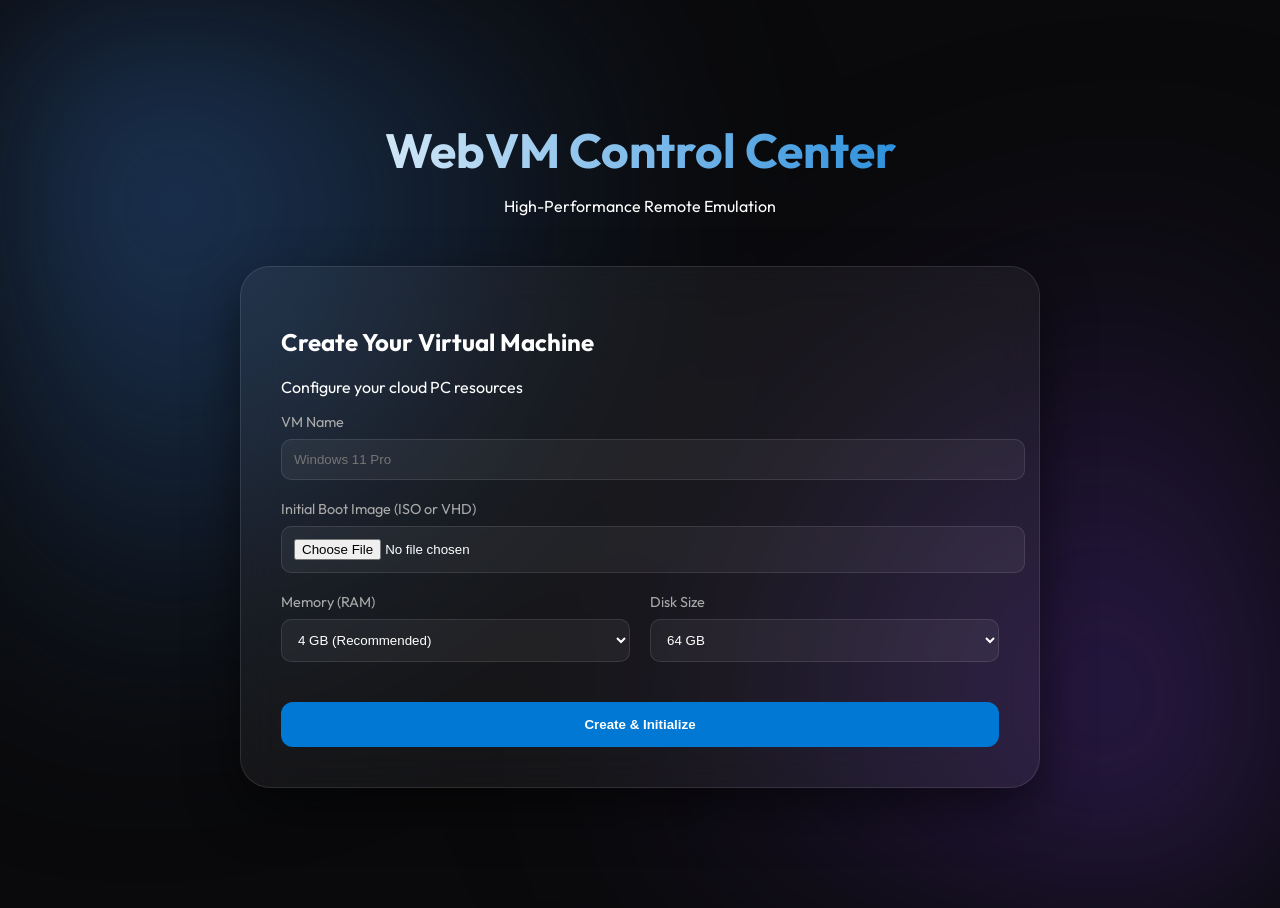
==== index.html @ f1144822 "Move files to root for deployment" ====
<!DOCTYPE html>
<html lang="ja">
<head>
    <meta charset="UTF-8">
    <meta name="viewport" content="width=device-width, initial-scale=1.0">
    <title>WebVM - Cloud VirtualBox</title>
    <link rel="stylesheet" href="style.css">
    <link href="https://fonts.googleapis.com/css2?family=Outfit:wght@300;400;600;700&display=swap" rel="stylesheet">
</head>
<body>
    <div class="glass-bg"></div>
    <div class="container">
        <header>
            <h1>WebVM Control Center</h1>
            <p>High-Performance Remote Emulation</p>
        </header>

        <main id="main-content">
            <!-- Initial Setup View -->
            <div id="setup-view" class="vm-card">
                <h2>Create Your Virtual Machine</h2>
                <p>Configure your cloud PC resources</p>
                
                <div class="form-group">
                    <label>VM Name</label>
                    <input type="text" id="setup-name" placeholder="Windows 11 Pro">
                </div>

                <div class="form-group">
                    <label>Initial Boot Image (ISO or VHD)</label>
                    <input type="file" id="setup-file" accept=".iso,.vhd">
                </div>

                <div class="form-grid">
                    <div class="form-group">
                        <label>Memory (RAM)</label>
                        <select id="setup-ram">
                            <option value="2048">2 GB</option>
                            <option value="4096" selected>4 GB (Recommended)</option>
                            <option value="8192">8 GB</option>
                            <option value="16384">16 GB</option>
                        </select>
                    </div>
                    <div class="form-group">
                        <label>Disk Size</label>
                        <select id="setup-disk">
                            <option value="32G">32 GB</option>
                            <option value="64G" selected>64 GB</option>
                            <option value="128G">128 GB</option>
                            <option value="256G">256 GB</option>
                        </select>
                    </div>
                </div>

                <div class="actions">
                    <button id="create-btn" class="btn primary">Create & Initialize</button>
                </div>
            </div>

            <!-- VM Management View (Hidden initially) -->
            <div id="manage-view" class="vm-card" style="display: none;">
                <h2 id="display-name">VM Name</h2>
                <p>Status: <span id="vm-status" class="status-text">Ready</span></p>
                
                <div class="stats">
                    <div class="stat">
                        <label>Local Memory Allocated</label>
                        <span id="ram-usage">0 MB</span>
                    </div>
                    <div class="stat">
                        <label>Network Latency</label>
                        <span id="latency">-- ms</span>
                    </div>
                </div>

                <div class="actions">
                    <button id="launch-btn" class="btn primary">Launch Virtual Machine</button>
                    <button id="reset-btn" class="btn danger">Reset VM</button>
                </div>
            </div>
        </main>
    </div>

    <script src="app.js"></script>
</body>
</html>
---- style.css ----
:root {
    --primary: #0078d4;
    --bg: #0a0a0c;
    --glass: rgba(255, 255, 255, 0.05);
    --border: rgba(255, 255, 255, 0.1);
    --text: #ffffff;
}

body {
    margin: 0;
    background: var(--bg);
    color: var(--text);
    font-family: 'Outfit', sans-serif;
}

.glass-bg {
    position: fixed;
    top: 0; left: 0; width: 100%; height: 100%;
    background: radial-gradient(circle at 10% 20%, #1e3a5f 0%, transparent 40%),
                radial-gradient(circle at 90% 80%, #2d1b4d 0%, transparent 40%);
    z-index: -1;
    filter: blur(100px);
}

.container {
    max-width: 800px;
    margin: 100px auto;
    padding: 20px;
}

header {
    text-align: center;
    margin-bottom: 50px;
}

h1 { font-size: 3rem; margin: 0; background: linear-gradient(to right, #fff, var(--primary)); -webkit-background-clip: text; -webkit-text-fill-color: transparent; }

.vm-card {
    background: var(--glass);
    backdrop-filter: blur(20px);
    border: 1px solid var(--border);
    border-radius: 30px;
    padding: 40px;
    box-shadow: 0 20px 50px rgba(0,0,0,0.5);
}

.stats {
    display: flex;
    gap: 30px;
    margin: 30px 0;
}

.stat {
    flex: 1;
    background: rgba(0,0,0,0.3);
    padding: 20px;
    border-radius: 15px;
    text-align: center;
}

.stat label { display: block; font-size: 0.8rem; color: #aaa; margin-bottom: 5px; }
.stat span { font-size: 1.2rem; font-weight: 600; }

.actions {
    display: flex;
    gap: 15px;
}

.btn {
    flex: 1;
    padding: 15px;
    border: none;
    border-radius: 12px;
    font-weight: 600;
    cursor: pointer;
    transition: 0.3s;
}

.btn.primary { background: var(--primary); color: white; }
.btn.primary:hover { box-shadow: 0 0 20px var(--primary); }
.btn.secondary { background: var(--glass); color: white; border: 1px solid var(--border); }
.btn.danger { background: rgba(255, 60, 60, 0.2); color: #ff6b6b; border: 1px solid rgba(255, 60, 60, 0.3); }

.form-group {
    margin-bottom: 20px;
}

.form-group label {
    display: block;
    margin-bottom: 8px;
    font-size: 0.9rem;
    color: #aaa;
}

.form-group input, .form-group select {
    width: 100%;
    padding: 12px;
    background: rgba(255, 255, 255, 0.05);
    border: 1px solid var(--border);
    border-radius: 10px;
    color: white;
    outline: none;
}

.form-grid {
    display: grid;
    grid-template-columns: 1fr 1fr;
    gap: 20px;
    margin-bottom: 20px;
}
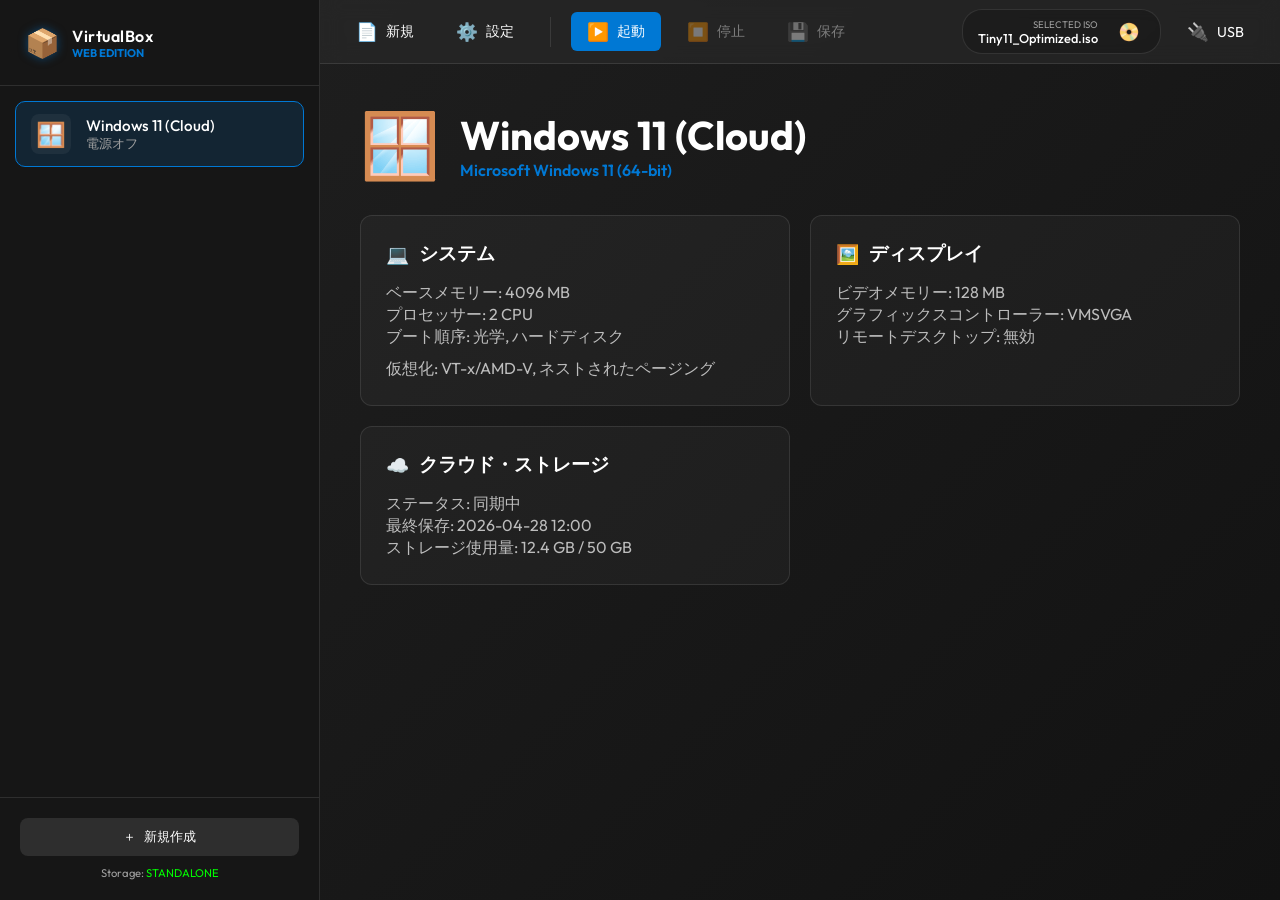
==== commit ae5d2a96: "Initial WebVM portal setup" ====
--- a/index.html
+++ b/index.html
@@ -3,84 +3,166 @@
 <head>
     <meta charset="UTF-8">
     <meta name="viewport" content="width=device-width, initial-scale=1.0">
-    <title>WebVM - Cloud VirtualBox</title>
-    <link rel="stylesheet" href="style.css">
-    <link href="https://fonts.googleapis.com/css2?family=Outfit:wght@300;400;600;700&display=swap" rel="stylesheet">
+    <title>VirtualBox Web - Windows 11 Cloud Edition</title>
+    <link rel="stylesheet" href="vbox.css">
+    <!-- Google Fonts -->
+    <link href="https://fonts.googleapis.com/css2?family=Inter:wght@400;500;600&family=Outfit:wght@400;600&display=swap" rel="stylesheet">
 </head>
 <body>
-    <div class="glass-bg"></div>
-    <div class="container">
-        <header>
-            <h1>WebVM Control Center</h1>
-            <p>High-Performance Remote Emulation</p>
+    <!-- Sidebar -->
+    <aside class="sidebar">
+        <div class="sidebar-header">
+            <span style="font-size: 28px; filter: drop-shadow(0 0 5px rgba(0,120,212,0.5));">📦</span> 
+            <div style="display:flex; flex-direction:column;">
+                <span style="font-size: 1rem; letter-spacing: 0.5px;">VirtualBox</span>
+                <span style="font-size: 0.7rem; color: var(--accent); font-weight: bold;">WEB EDITION</span>
+            </div>
+        </div>
+        
+        <div class="vm-list" id="vm-list">
+            <div class="vm-item active" onclick="selectVM('win11')">
+                <div class="vm-icon">🪟</div>
+                <div class="vm-info">
+                    <span class="vm-name">Windows 11 (Cloud)</span>
+                    <span class="vm-status" id="vm-status-text">電源オフ</span>
+                </div>
+                <div class="cloud-pulse" style="margin-left: auto; display: none;" id="cloud-sync-indicator"></div>
+            </div>
+        </div>
+
+        <div style="padding: 20px; border-top: 1px solid var(--border); display: flex; flex-direction: column; gap: 10px;">
+            <button class="btn btn-secondary" style="width: 100%; display: flex; align-items: center; justify-content: center; gap: 8px;" onclick="showModal('new-vm-modal')">
+                <span>＋</span> 新規作成
+            </button>
+            <div style="font-size: 0.7rem; color: var(--text-dim); text-align: center;">
+                Storage: <span id="cloud-storage-status" style="color: #00ff00;">STANDALONE</span>
+            </div>
+        </div>
+    </aside>
+
+    <!-- Main Content -->
+    <main class="main-stage">
+        <header class="toolbar">
+            <button class="tool-btn" onclick="showModal('new-vm-modal')"><span>📄</span><span>新規</span></button>
+            <button class="tool-btn" onclick="showModal('settings-modal')"><span>⚙️</span><span>設定</span></button>
+            <div style="width: 1px; height: 30px; background: var(--border); margin: 0 10px;"></div>
+            
+            <button class="tool-btn primary" id="start-btn" onclick="startVM()"><span>▶️</span><span>起動</span></button>
+            <button class="tool-btn" id="stop-btn" onclick="stopVM()" disabled><span>⏹️</span><span>停止</span></button>
+            <button class="tool-btn" id="save-btn" onclick="saveVMState()" disabled><span>💾</span><span>保存</span></button>
+            
+            <div style="flex: 1;"></div>
+            
+            <div style="display: flex; align-items: center; gap: 15px; background: rgba(0,0,0,0.2); padding: 5px 15px; border-radius: 20px; border: 1px solid var(--border);">
+                <div style="display: flex; flex-direction: column; align-items: flex-end;">
+                    <span style="font-size: 0.6rem; color: var(--text-dim);">SELECTED ISO</span>
+                    <span style="font-size: 0.8rem; font-weight: 500;" id="current-iso-name">Tiny11_Optimized.iso</span>
+                </div>
+                <button class="tool-btn" onclick="uploadISO()" style="padding: 5px;"><span>📀</span></button>
+            </div>
+            
+            <button class="tool-btn" id="usb-btn" onclick="requestUSB()"><span>🔌</span><span>USB</span></button>
         </header>
 
-        <main id="main-content">
-            <!-- Initial Setup View -->
-            <div id="setup-view" class="vm-card">
-                <h2>Create Your Virtual Machine</h2>
-                <p>Configure your cloud PC resources</p>
-                
-                <div class="form-group">
-                    <label>VM Name</label>
-                    <input type="text" id="setup-name" placeholder="Windows 11 Pro">
-                </div>
-
-                <div class="form-group">
-                    <label>Initial Boot Image (ISO or VHD)</label>
-                    <input type="file" id="setup-file" accept=".iso,.vhd">
-                </div>
-
-                <div class="form-grid">
-                    <div class="form-group">
-                        <label>Memory (RAM)</label>
-                        <select id="setup-ram">
-                            <option value="2048">2 GB</option>
-                            <option value="4096" selected>4 GB (Recommended)</option>
-                            <option value="8192">8 GB</option>
-                            <option value="16384">16 GB</option>
-                        </select>
-                    </div>
-                    <div class="form-group">
-                        <label>Disk Size</label>
-                        <select id="setup-disk">
-                            <option value="32G">32 GB</option>
-                            <option value="64G" selected>64 GB</option>
-                            <option value="128G">128 GB</option>
-                            <option value="256G">256 GB</option>
-                        </select>
+        <section class="details-view">
+            <div id="vm-details">
+                <div style="display: flex; align-items: center; gap: 20px; margin-bottom: 30px;">
+                    <div style="font-size: 64px;">🪟</div>
+                    <div>
+                        <h1 id="selected-vm-name" style="font-size: 2.5rem; font-family: 'Outfit';">Windows 11 (Cloud)</h1>
+                        <p style="color: var(--accent); font-weight: 600;">Microsoft Windows 11 (64-bit)</p>
                     </div>
                 </div>
 
-                <div class="actions">
-                    <button id="create-btn" class="btn primary">Create & Initialize</button>
+                <div style="display: grid; grid-template-columns: repeat(auto-fit, minmax(300px, 1fr)); gap: 20px;">
+                    <div style="background: rgba(255,255,255,0.03); padding: 25px; border-radius: 12px; border: 1px solid var(--border);">
+                        <h3 style="margin-bottom: 15px; display: flex; align-items: center; gap: 10px;"><span>💻</span> システム</h3>
+                        <p style="margin-top:10px; opacity:0.7;">ベースメモリー: <span id="stat-ram">4096 MB</span></p>
+                        <p style="opacity:0.7;">プロセッサー: <span id="stat-cpu">2 CPU</span></p>
+                        <p style="opacity:0.7;">ブート順序: 光学, ハードディスク</p>
+                        <p style="opacity:0.7; margin-top: 10px;">仮想化: VT-x/AMD-V, ネストされたページング</p>
+                    </div>
+                    <div style="background: rgba(255,255,255,0.03); padding: 25px; border-radius: 12px; border: 1px solid var(--border);">
+                        <h3 style="margin-bottom: 15px; display: flex; align-items: center; gap: 10px;"><span>🖼️</span> ディスプレイ</h3>
+                        <p style="margin-top:10px; opacity:0.7;">ビデオメモリー: 128 MB</p>
+                        <p style="opacity:0.7;">グラフィックスコントローラー: VMSVGA</p>
+                        <p style="opacity:0.7;">リモートデスクトップ: 無効</p>
+                    </div>
+                    <div style="background: rgba(255,255,255,0.03); padding: 25px; border-radius: 12px; border: 1px solid var(--border);">
+                        <h3 style="margin-bottom: 15px; display: flex; align-items: center; gap: 10px;"><span>☁️</span> クラウド・ストレージ</h3>
+                        <p style="margin-top:10px; opacity:0.7;">ステータス: 同期中</p>
+                        <p style="opacity:0.7;">最終保存: <span id="last-save">2026-04-28 12:00</span></p>
+                        <p style="opacity:0.7;">ストレージ使用量: 12.4 GB / 50 GB</p>
+                    </div>
                 </div>
             </div>
 
-            <!-- VM Management View (Hidden initially) -->
-            <div id="manage-view" class="vm-card" style="display: none;">
-                <h2 id="display-name">VM Name</h2>
-                <p>Status: <span id="vm-status" class="status-text">Ready</span></p>
+    <div class="vm-display-container" id="vm-display-container">
+                <!-- Replace Canvas with iframe for noVNC Streaming -->
+                <iframe id="vnc-screen" src="" style="width: 100%; height: 100%; border: none; display: none;"></iframe>
                 
-                <div class="stats">
-                    <div class="stat">
-                        <label>Local Memory Allocated</label>
-                        <span id="ram-usage">0 MB</span>
-                    </div>
-                    <div class="stat">
-                        <label>Network Latency</label>
-                        <span id="latency">-- ms</span>
-                    </div>
-                </div>
+    <script>
+        let currentVMId = null;
+        let secondaryRAM = null;
+        // ストリーミングサーバーのURL (RailwayのURLをここに入力してください)
+        let STREAMING_SERVER_URL = "https://streaming-production.up.railway.app"; 
 
-                <div class="actions">
-                    <button id="launch-btn" class="btn primary">Launch Virtual Machine</button>
-                    <button id="reset-btn" class="btn danger">Reset VM</button>
-                </div>
-            </div>
-        </main>
-    </div>
+        function reservePCMemory() {
+            try {
+                secondaryRAM = new ArrayBuffer(3 * 1024 * 1024 * 1024);
+                console.log("3GB of PC Memory reserved for Hybrid Bridge.");
+            } catch (e) {
+                secondaryRAM = new ArrayBuffer(1024 * 1024 * 1024);
+            }
+        }
 
-    <script src="app.js"></script>
+        async function startCloudVM() {
+            reservePCMemory();
+            document.getElementById('local-file-input').click();
+        }
+
+        async function handleFileSelect(event) {
+            const file = event.target.files[0];
+            if (!file) return;
+
+            const bootText = document.getElementById('boot-text');
+            const startBtn = document.getElementById('start-stream-btn');
+            
+            bootText.innerText = "UPLOADING TO STREAMING SERVER...";
+            startBtn.style.display = 'none';
+            
+            const formData = new FormData();
+            formData.append('file', file);
+
+            try {
+                const xhr = new XMLHttpRequest();
+                xhr.open('POST', `${STREAMING_SERVER_URL}/api/upload_and_start`, true);
+
+                xhr.onload = function() {
+                    const data = JSON.parse(xhr.responseText);
+                    if (data.status === 'started') {
+                        currentVMId = data.vm_id;
+                        document.getElementById('vnc-screen').src = data.stream_url;
+                        document.getElementById('vnc-screen').style.display = 'block';
+                        document.getElementById('boot-loader').style.display = 'none';
+                    } else {
+                        alert("Error: " + data.message);
+                        startBtn.style.display = 'block';
+                    }
+                };
+
+                xhr.send(formData);
+            } catch (e) {
+                alert("Streaming server unreachable. Check URL in settings.");
+                startBtn.style.display = 'block';
+            }
+        }
+        
+        async function saveAndDownload() {
+            if (!currentVMId) return;
+            window.location.href = `/api/download_disk/${currentVMId}`;
+        }
+    </script>
+    <input type="file" id="local-file-input" style="display: none;" onchange="handleFileSelect(event)">
 </body>
 </html>
--- a/vbox.css
+++ b/vbox.css
@@ -0,0 +1,295 @@
+:root {
+    --bg-dark: #0a0a0a;
+    --sidebar-bg: rgba(25, 25, 25, 0.85);
+    --main-bg: #1e1e1e;
+    --accent: #0078d4;
+    --accent-hover: #005a9e;
+    --text: #ffffff;
+    --text-dim: #a0a0a0;
+    --border: rgba(255, 255, 255, 0.1);
+    --glass: rgba(40, 40, 40, 0.7);
+    --shadow: 0 10px 30px rgba(0,0,0,0.5);
+}
+
+* {
+    margin: 0;
+    padding: 0;
+    box-sizing: border-box;
+    font-family: 'Segoe UI', 'Outfit', Roboto, sans-serif;
+}
+
+body {
+    background-color: var(--bg-dark);
+    color: var(--text);
+    height: 100vh;
+    overflow: hidden;
+    display: flex;
+}
+
+/* Sidebar */
+.sidebar {
+    width: 320px;
+    background: var(--sidebar-bg);
+    backdrop-filter: blur(20px);
+    border-right: 1px solid var(--border);
+    display: flex;
+    flex-direction: column;
+    z-index: 10;
+}
+
+.sidebar-header {
+    padding: 25px;
+    font-size: 1.2rem;
+    font-weight: 600;
+    display: flex;
+    align-items: center;
+    gap: 12px;
+    border-bottom: 1px solid var(--border);
+}
+
+.vm-list {
+    flex: 1;
+    overflow-y: auto;
+    padding: 15px;
+}
+
+.vm-item {
+    display: flex;
+    align-items: center;
+    gap: 15px;
+    padding: 12px 15px;
+    border-radius: 10px;
+    cursor: pointer;
+    transition: all 0.2s ease;
+    margin-bottom: 8px;
+    border: 1px solid transparent;
+}
+
+.vm-item:hover {
+    background: rgba(255, 255, 255, 0.05);
+}
+
+.vm-item.active {
+    background: rgba(0, 120, 212, 0.15);
+    border-color: var(--accent);
+}
+
+.vm-icon {
+    font-size: 24px;
+    width: 40px;
+    height: 40px;
+    display: flex;
+    align-items: center;
+    justify-content: center;
+    background: rgba(255, 255, 255, 0.05);
+    border-radius: 8px;
+}
+
+.vm-info {
+    display: flex;
+    flex-direction: column;
+}
+
+.vm-name {
+    font-weight: 500;
+    font-size: 0.95rem;
+}
+
+.vm-status {
+    font-size: 0.8rem;
+    color: var(--text-dim);
+}
+
+/* Main Content */
+.main-stage {
+    flex: 1;
+    display: flex;
+    flex-direction: column;
+    background: linear-gradient(135deg, #1e1e1e 0%, #121212 100%);
+}
+
+.toolbar {
+    height: 64px;
+    background: var(--glass);
+    backdrop-filter: blur(10px);
+    border-bottom: 1px solid var(--border);
+    display: flex;
+    align-items: center;
+    padding: 0 20px;
+    gap: 10px;
+}
+
+.tool-btn {
+    background: transparent;
+    border: none;
+    color: var(--text);
+    padding: 8px 16px;
+    border-radius: 6px;
+    cursor: pointer;
+    display: flex;
+    align-items: center;
+    gap: 8px;
+    font-size: 0.9rem;
+    transition: all 0.2s;
+}
+
+.tool-btn:hover:not(:disabled) {
+    background: rgba(255, 255, 255, 0.1);
+}
+
+.tool-btn:disabled {
+    opacity: 0.4;
+    cursor: not-allowed;
+}
+
+.tool-btn.primary {
+    background: var(--accent);
+}
+
+.tool-btn.primary:hover:not(:disabled) {
+    background: var(--accent-hover);
+}
+
+.tool-btn span:first-child {
+    font-size: 1.1rem;
+}
+
+/* Details View */
+.details-view {
+    flex: 1;
+    padding: 40px;
+    overflow-y: auto;
+    position: relative;
+}
+
+.vm-display-container {
+    display: none;
+    width: 100%;
+    height: 100%;
+    background: #000;
+    border-radius: 12px;
+    overflow: hidden;
+    box-shadow: var(--shadow);
+    position: relative;
+}
+
+.vbox-canvas {
+    width: 100%;
+    height: 100%;
+    object-fit: contain;
+}
+
+/* Status Bar */
+.status-bar {
+    height: 32px;
+    background: var(--accent);
+    display: flex;
+    align-items: center;
+    justify-content: space-between;
+    padding: 0 20px;
+    font-size: 0.75rem;
+    font-weight: 500;
+}
+
+/* Modals */
+.modal {
+    position: fixed;
+    top: 0;
+    left: 0;
+    width: 100%;
+    height: 100%;
+    background: rgba(0, 0, 0, 0.8);
+    display: flex;
+    align-items: center;
+    justify-content: center;
+    z-index: 100;
+    opacity: 0;
+    pointer-events: none;
+    transition: opacity 0.3s;
+}
+
+.modal.show {
+    opacity: 1;
+    pointer-events: auto;
+}
+
+.modal-content {
+    background: #252525;
+    width: 500px;
+    padding: 30px;
+    border-radius: 16px;
+    border: 1px solid var(--border);
+    box-shadow: var(--shadow);
+    transform: translateY(20px);
+    transition: transform 0.3s;
+}
+
+.modal.show .modal-content {
+    transform: translateY(0);
+}
+
+.modal h2 {
+    margin-bottom: 20px;
+}
+
+.form-group {
+    margin-bottom: 20px;
+}
+
+.form-group label {
+    display: block;
+    margin-bottom: 8px;
+    color: var(--text-dim);
+    font-size: 0.9rem;
+}
+
+input[type="text"], select {
+    width: 100%;
+    background: rgba(0,0,0,0.2);
+    border: 1px solid var(--border);
+    padding: 12px;
+    border-radius: 8px;
+    color: white;
+    outline: none;
+}
+
+input[type="text"]:focus, select:focus {
+    border-color: var(--accent);
+}
+
+.btn-group {
+    display: flex;
+    justify-content: flex-end;
+    gap: 12px;
+    margin-top: 30px;
+}
+
+.btn {
+    padding: 10px 24px;
+    border-radius: 8px;
+    cursor: pointer;
+    font-weight: 500;
+    transition: all 0.2s;
+    border: none;
+}
+
+.btn-primary { background: var(--accent); color: white; }
+.btn-primary:hover { background: var(--accent-hover); }
+.btn-secondary { background: rgba(255,255,255,0.1); color: white; }
+.btn-secondary:hover { background: rgba(255,255,255,0.15); }
+
+/* Cloud Indicator */
+.cloud-pulse {
+    width: 8px;
+    height: 8px;
+    background: #00ff00;
+    border-radius: 50%;
+    box-shadow: 0 0 10px #00ff00;
+    animation: pulse 2s infinite;
+}
+
+@keyframes pulse {
+    0% { transform: scale(0.95); box-shadow: 0 0 0 0 rgba(0, 255, 0, 0.7); }
+    70% { transform: scale(1); box-shadow: 0 0 0 10px rgba(0, 255, 0, 0); }
+    100% { transform: scale(0.95); box-shadow: 0 0 0 0 rgba(0, 255, 0, 0); }
+}
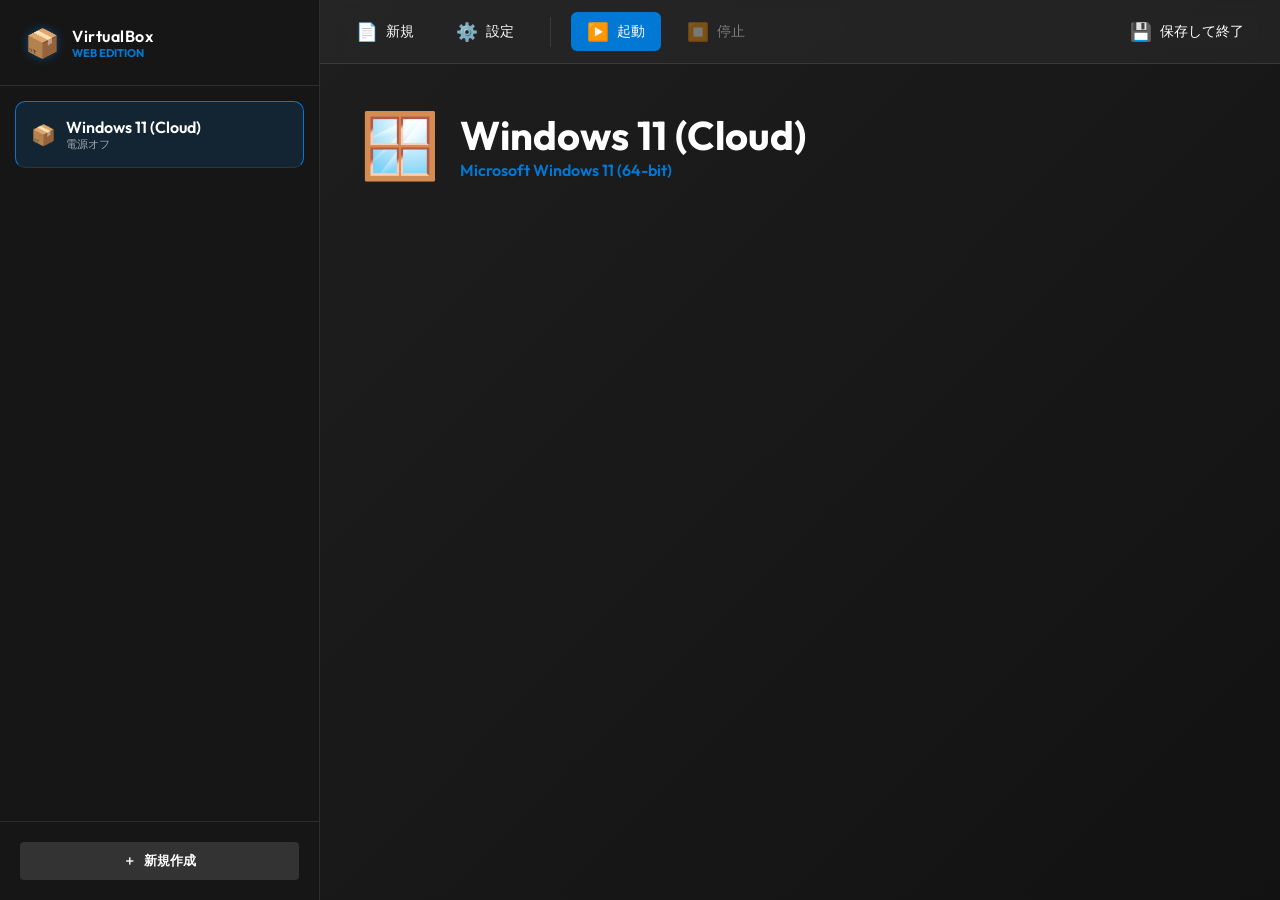
==== commit cd232f0c: "Full UI and Logic Repair" ====
--- a/index.html
+++ b/index.html
@@ -20,23 +20,13 @@
         </div>
         
         <div class="vm-list" id="vm-list">
-            <div class="vm-item active" onclick="selectVM('win11')">
-                <div class="vm-icon">🪟</div>
-                <div class="vm-info">
-                    <span class="vm-name">Windows 11 (Cloud)</span>
-                    <span class="vm-status" id="vm-status-text">電源オフ</span>
-                </div>
-                <div class="cloud-pulse" style="margin-left: auto; display: none;" id="cloud-sync-indicator"></div>
-            </div>
+            <!-- VM items will be injected here -->
         </div>
 
         <div style="padding: 20px; border-top: 1px solid var(--border); display: flex; flex-direction: column; gap: 10px;">
             <button class="btn btn-secondary" style="width: 100%; display: flex; align-items: center; justify-content: center; gap: 8px;" onclick="showModal('new-vm-modal')">
                 <span>＋</span> 新規作成
             </button>
-            <div style="font-size: 0.7rem; color: var(--text-dim); text-align: center;">
-                Storage: <span id="cloud-storage-status" style="color: #00ff00;">STANDALONE</span>
-            </div>
         </div>
     </aside>
 
@@ -47,21 +37,11 @@
             <button class="tool-btn" onclick="showModal('settings-modal')"><span>⚙️</span><span>設定</span></button>
             <div style="width: 1px; height: 30px; background: var(--border); margin: 0 10px;"></div>
             
-            <button class="tool-btn primary" id="start-btn" onclick="startVM()"><span>▶️</span><span>起動</span></button>
+            <button class="tool-btn primary" id="start-btn" onclick="startCloudVM()"><span>▶️</span><span>起動</span></button>
             <button class="tool-btn" id="stop-btn" onclick="stopVM()" disabled><span>⏹️</span><span>停止</span></button>
-            <button class="tool-btn" id="save-btn" onclick="saveVMState()" disabled><span>💾</span><span>保存</span></button>
             
             <div style="flex: 1;"></div>
-            
-            <div style="display: flex; align-items: center; gap: 15px; background: rgba(0,0,0,0.2); padding: 5px 15px; border-radius: 20px; border: 1px solid var(--border);">
-                <div style="display: flex; flex-direction: column; align-items: flex-end;">
-                    <span style="font-size: 0.6rem; color: var(--text-dim);">SELECTED ISO</span>
-                    <span style="font-size: 0.8rem; font-weight: 500;" id="current-iso-name">Tiny11_Optimized.iso</span>
-                </div>
-                <button class="tool-btn" onclick="uploadISO()" style="padding: 5px;"><span>📀</span></button>
-            </div>
-            
-            <button class="tool-btn" id="usb-btn" onclick="requestUSB()"><span>🔌</span><span>USB</span></button>
+            <button class="tool-btn" onclick="saveAndDownload()"><span>💾</span><span>保存して終了</span></button>
         </header>
 
         <section class="details-view">
@@ -73,95 +53,152 @@
                         <p style="color: var(--accent); font-weight: 600;">Microsoft Windows 11 (64-bit)</p>
                     </div>
                 </div>
-
-                <div style="display: grid; grid-template-columns: repeat(auto-fit, minmax(300px, 1fr)); gap: 20px;">
-                    <div style="background: rgba(255,255,255,0.03); padding: 25px; border-radius: 12px; border: 1px solid var(--border);">
-                        <h3 style="margin-bottom: 15px; display: flex; align-items: center; gap: 10px;"><span>💻</span> システム</h3>
-                        <p style="margin-top:10px; opacity:0.7;">ベースメモリー: <span id="stat-ram">4096 MB</span></p>
-                        <p style="opacity:0.7;">プロセッサー: <span id="stat-cpu">2 CPU</span></p>
-                        <p style="opacity:0.7;">ブート順序: 光学, ハードディスク</p>
-                        <p style="opacity:0.7; margin-top: 10px;">仮想化: VT-x/AMD-V, ネストされたページング</p>
-                    </div>
-                    <div style="background: rgba(255,255,255,0.03); padding: 25px; border-radius: 12px; border: 1px solid var(--border);">
-                        <h3 style="margin-bottom: 15px; display: flex; align-items: center; gap: 10px;"><span>🖼️</span> ディスプレイ</h3>
-                        <p style="margin-top:10px; opacity:0.7;">ビデオメモリー: 128 MB</p>
-                        <p style="opacity:0.7;">グラフィックスコントローラー: VMSVGA</p>
-                        <p style="opacity:0.7;">リモートデスクトップ: 無効</p>
-                    </div>
-                    <div style="background: rgba(255,255,255,0.03); padding: 25px; border-radius: 12px; border: 1px solid var(--border);">
-                        <h3 style="margin-bottom: 15px; display: flex; align-items: center; gap: 10px;"><span>☁️</span> クラウド・ストレージ</h3>
-                        <p style="margin-top:10px; opacity:0.7;">ステータス: 同期中</p>
-                        <p style="opacity:0.7;">最終保存: <span id="last-save">2026-04-28 12:00</span></p>
-                        <p style="opacity:0.7;">ストレージ使用量: 12.4 GB / 50 GB</p>
+            </div>
+
+            <div class="vm-display-container" id="vm-display-container" style="position: relative; flex: 1; background: #000; border-radius: 8px; overflow: hidden; min-height: 400px;">
+                <iframe id="vnc-screen" src="" style="width: 100%; height: 100%; border: none; display: none;"></iframe>
+                
+                <div id="boot-loader" style="position: absolute; top: 0; left: 0; width: 100%; height: 100%; background: #000; display: flex; flex-direction: column; align-items: center; justify-content: center; z-index: 5;">
+                    <div id="spinner" style="width: 100px; height: 100px; border: 4px solid rgba(255,255,255,0.1); border-top-color: var(--accent); border-radius: 50%; animation: spin 1s linear infinite; display: none;"></div>
+                    <p id="boot-text" style="margin-top: 20px; font-weight: 500; letter-spacing: 2px;">VirtualBox Web Ready</p>
+                    <button class="btn btn-primary" id="start-stream-btn" onclick="startCloudVM()" style="margin-top: 20px; padding: 15px 40px; font-size: 1.1rem;">クラウドPCを起動</button>
+                </div>
+            </div>
+        </section>
+    </main>
+
+    <!-- Modals -->
+    <div class="modal" id="new-vm-modal" style="display:none; position:fixed; top:0; left:0; width:100%; height:100%; background:rgba(0,0,0,0.8); z-index:100; align-items:center; justify-content:center;">
+        <div class="modal-content" style="background:#1e1e1e; padding:30px; border-radius:12px; width:400px; border:1px solid #333;">
+            <h2 style="margin-bottom:20px;">仮想マシンの新規作成</h2>
+            <div style="margin-bottom:20px;">
+                <label style="display:block; margin-bottom:8px;">名前</label>
+                <input type="text" id="new-vm-name" placeholder="Windows 11 Custom" style="width:100%; padding:10px; background:#2d2d2d; border:1px solid #444; color:#fff; border-radius:4px;">
+            </div>
+            <div style="display:flex; justify-content:flex-end; gap:10px;">
+                <button class="btn btn-secondary" onclick="hideModal('new-vm-modal')">キャンセル</button>
+                <button class="btn btn-primary" onclick="createVM()">作成</button>
+            </div>
+        </div>
+    </div>
+
+    <div class="modal" id="settings-modal" style="display:none; position:fixed; top:0; left:0; width:100%; height:100%; background:rgba(0,0,0,0.8); z-index:100; align-items:center; justify-content:center;">
+        <div class="modal-content" style="background:#1e1e1e; padding:30px; border-radius:12px; width:400px; border:1px solid #333;">
+            <h2 style="margin-bottom:20px;">設定</h2>
+            <div style="margin-bottom:20px;">
+                <label style="display:block; margin-bottom:8px;">ストリーミングサーバーURL</label>
+                <input type="text" id="server-url-input" style="width:100%; padding:10px; background:#2d2d2d; border:1px solid #444; color:#fff; border-radius:4px;">
+            </div>
+            <div style="display:flex; justify-content:flex-end; gap:10px;">
+                <button class="btn btn-primary" onclick="saveSettings()">保存</button>
+            </div>
+        </div>
+    </div>
+
+    <style>
+        @keyframes spin { to { transform: rotate(360deg); } }
+        .btn { cursor: pointer; padding: 10px 20px; border-radius: 4px; border: none; font-weight: 600; }
+        .btn-primary { background: #0078d4; color: white; }
+        .btn-secondary { background: #333; color: white; }
+        .modal { display: none; }
+    </style>
+
+    <script>
+        let currentVMId = 'win11';
+        let STREAMING_SERVER_URL = localStorage.getItem('server_url') || "https://streaming-production-e1f3.up.railway.app";
+        let vms = JSON.parse(localStorage.getItem('vms')) || [
+            { id: 'win11', name: 'Windows 11 (Cloud)', status: '電源オフ' }
+        ];
+
+        function init() {
+            document.getElementById('server-url-input').value = STREAMING_SERVER_URL;
+            updateVMList();
+        }
+
+        function showModal(id) { document.getElementById(id).style.display = 'flex'; }
+        function hideModal(id) { document.getElementById(id).style.display = 'none'; }
+
+        function saveSettings() {
+            STREAMING_SERVER_URL = document.getElementById('server-url-input').value;
+            localStorage.setItem('server_url', STREAMING_SERVER_URL);
+            hideModal('settings-modal');
+        }
+
+        function createVM() {
+            const name = document.getElementById('new-vm-name').value || "新規仮想マシン";
+            const id = 'vm-' + Date.now();
+            vms.push({ id, name, status: '電源オフ' });
+            localStorage.setItem('vms', JSON.stringify(vms));
+            updateVMList();
+            hideModal('new-vm-modal');
+        }
+
+        function updateVMList() {
+            const list = document.getElementById('vm-list');
+            list.innerHTML = vms.map(vm => `
+                <div class="vm-item ${currentVMId === vm.id ? 'active' : ''}" onclick="selectVM('${vm.id}')" style="padding:15px; cursor:pointer; display:flex; align-items:center; gap:10px; border-bottom:1px solid #333;">
+                    <div style="font-size:20px;">📦</div>
+                    <div style="display:flex; flex-direction:column;">
+                        <span style="font-weight:600;">${vm.name}</span>
+                        <span style="font-size:0.7rem; opacity:0.6;">${vm.status}</span>
                     </div>
                 </div>
-            </div>
-
-    <div class="vm-display-container" id="vm-display-container">
-                <!-- Replace Canvas with iframe for noVNC Streaming -->
-                <iframe id="vnc-screen" src="" style="width: 100%; height: 100%; border: none; display: none;"></iframe>
-                
-    <script>
-        let currentVMId = null;
-        let secondaryRAM = null;
-        // ストリーミングサーバーのURL (RailwayのURLをここに入力してください)
-        let STREAMING_SERVER_URL = "https://streaming-production.up.railway.app"; 
-
-        function reservePCMemory() {
-            try {
-                secondaryRAM = new ArrayBuffer(3 * 1024 * 1024 * 1024);
-                console.log("3GB of PC Memory reserved for Hybrid Bridge.");
-            } catch (e) {
-                secondaryRAM = new ArrayBuffer(1024 * 1024 * 1024);
-            }
+            `).join('');
+        }
+
+        function selectVM(id) {
+            currentVMId = id;
+            const vm = vms.find(v => v.id === id);
+            document.getElementById('selected-vm-name').innerText = vm.name;
+            updateVMList();
         }
 
         async function startCloudVM() {
-            reservePCMemory();
             document.getElementById('local-file-input').click();
         }
 
-        async function handleFileSelect(event) {
+        function handleFileSelect(event) {
             const file = event.target.files[0];
             if (!file) return;
 
             const bootText = document.getElementById('boot-text');
             const startBtn = document.getElementById('start-stream-btn');
-            
-            bootText.innerText = "UPLOADING TO STREAMING SERVER...";
+            const spinner = document.getElementById('spinner');
+            
+            bootText.innerText = "UPLOADING TO CLOUD SERVER...";
             startBtn.style.display = 'none';
+            spinner.style.display = 'block';
             
             const formData = new FormData();
             formData.append('file', file);
 
-            try {
-                const xhr = new XMLHttpRequest();
-                xhr.open('POST', `${STREAMING_SERVER_URL}/api/upload_and_start`, true);
-
-                xhr.onload = function() {
-                    const data = JSON.parse(xhr.responseText);
-                    if (data.status === 'started') {
-                        currentVMId = data.vm_id;
-                        document.getElementById('vnc-screen').src = data.stream_url;
-                        document.getElementById('vnc-screen').style.display = 'block';
-                        document.getElementById('boot-loader').style.display = 'none';
-                    } else {
-                        alert("Error: " + data.message);
-                        startBtn.style.display = 'block';
-                    }
-                };
-
-                xhr.send(formData);
-            } catch (e) {
-                alert("Streaming server unreachable. Check URL in settings.");
-                startBtn.style.display = 'block';
-            }
-        }
-        
-        async function saveAndDownload() {
-            if (!currentVMId) return;
-            window.location.href = `/api/download_disk/${currentVMId}`;
-        }
+            const xhr = new XMLHttpRequest();
+            xhr.open('POST', `${STREAMING_SERVER_URL}/api/upload_and_start`, true);
+            xhr.onload = function() {
+                const data = JSON.parse(xhr.responseText);
+                if (data.status === 'started') {
+                    document.getElementById('vnc-screen').src = data.stream_url;
+                    document.getElementById('vnc-screen').style.display = 'block';
+                    document.getElementById('boot-loader').style.display = 'none';
+                } else {
+                    alert("Error: " + data.message);
+                    resetUI();
+                }
+            };
+            xhr.onerror = () => {
+                alert("Server unreachable: " + STREAMING_SERVER_URL);
+                resetUI();
+            };
+            xhr.send(formData);
+        }
+
+        function resetUI() {
+            document.getElementById('boot-text').innerText = "VirtualBox Web Ready";
+            document.getElementById('start-stream-btn').style.display = 'block';
+            document.getElementById('spinner').style.display = 'none';
+        }
+
+        window.onload = init;
     </script>
     <input type="file" id="local-file-input" style="display: none;" onchange="handleFileSelect(event)">
 </body>
